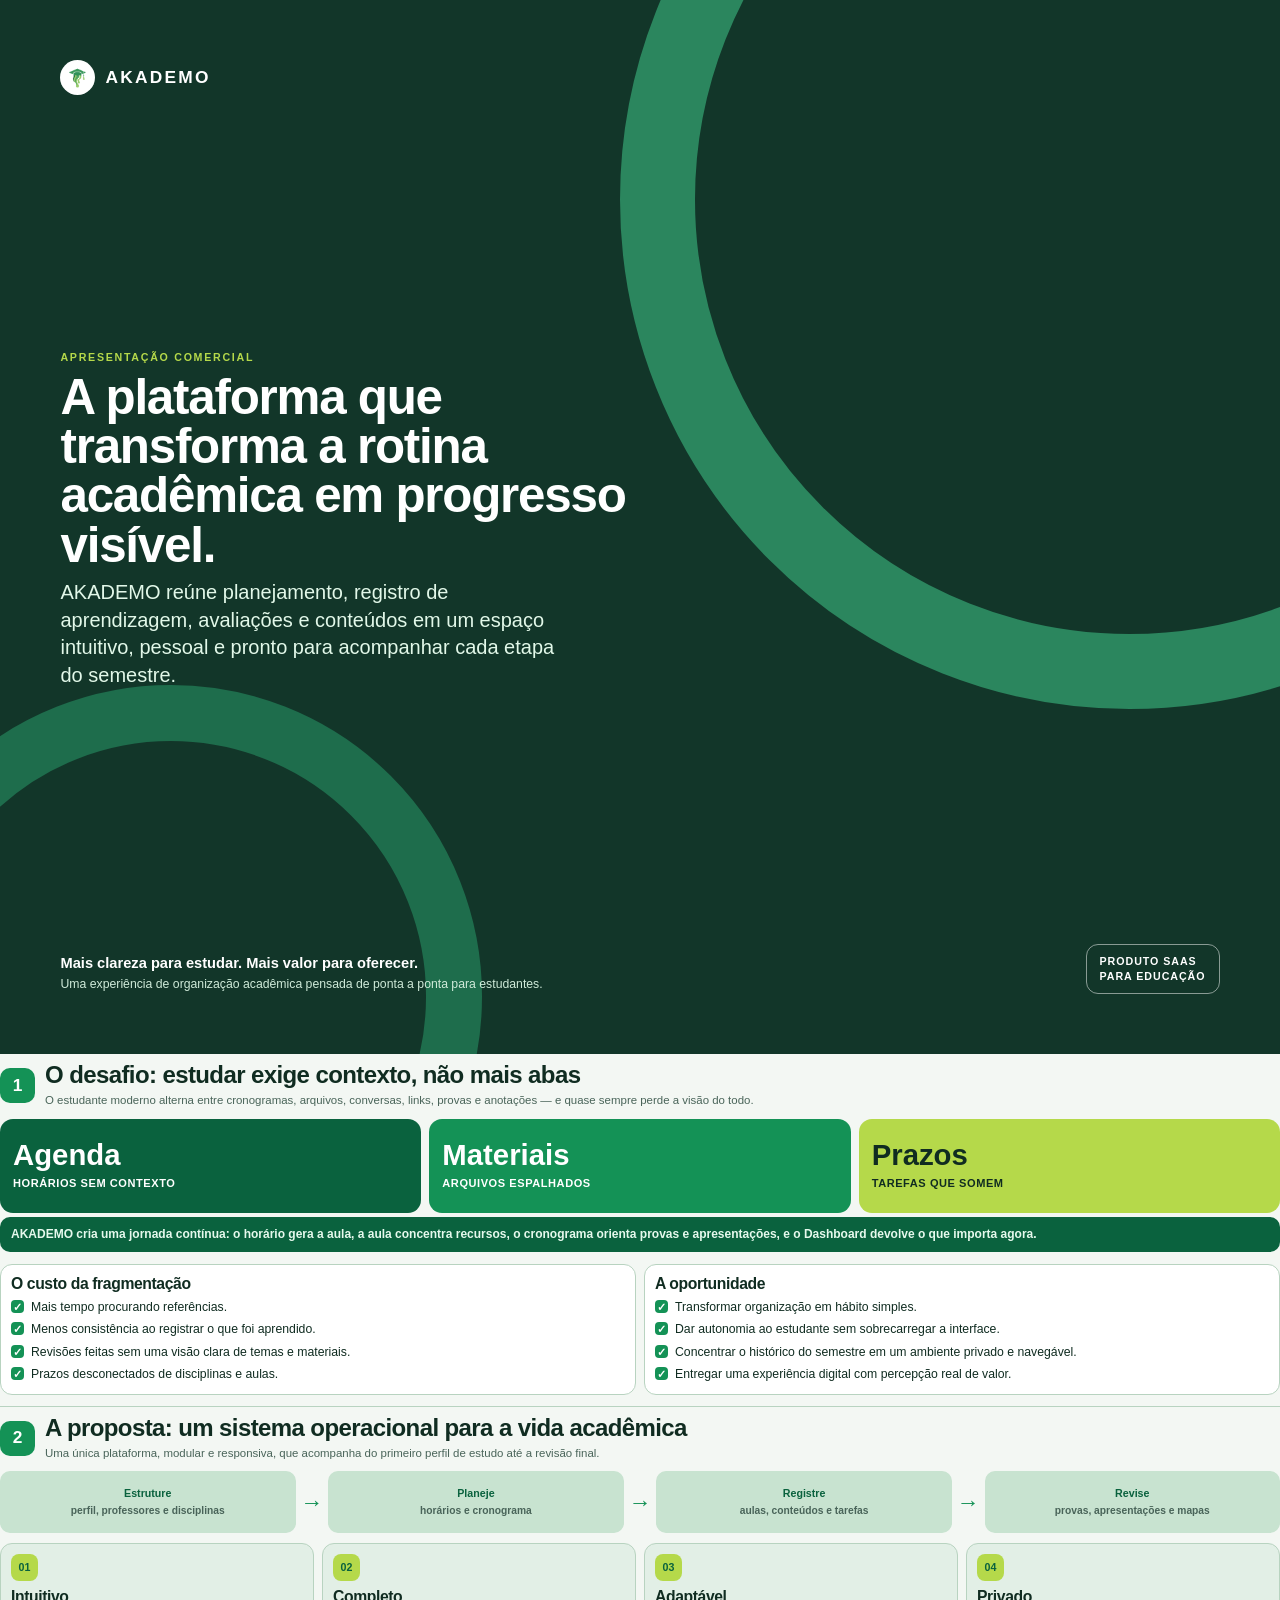
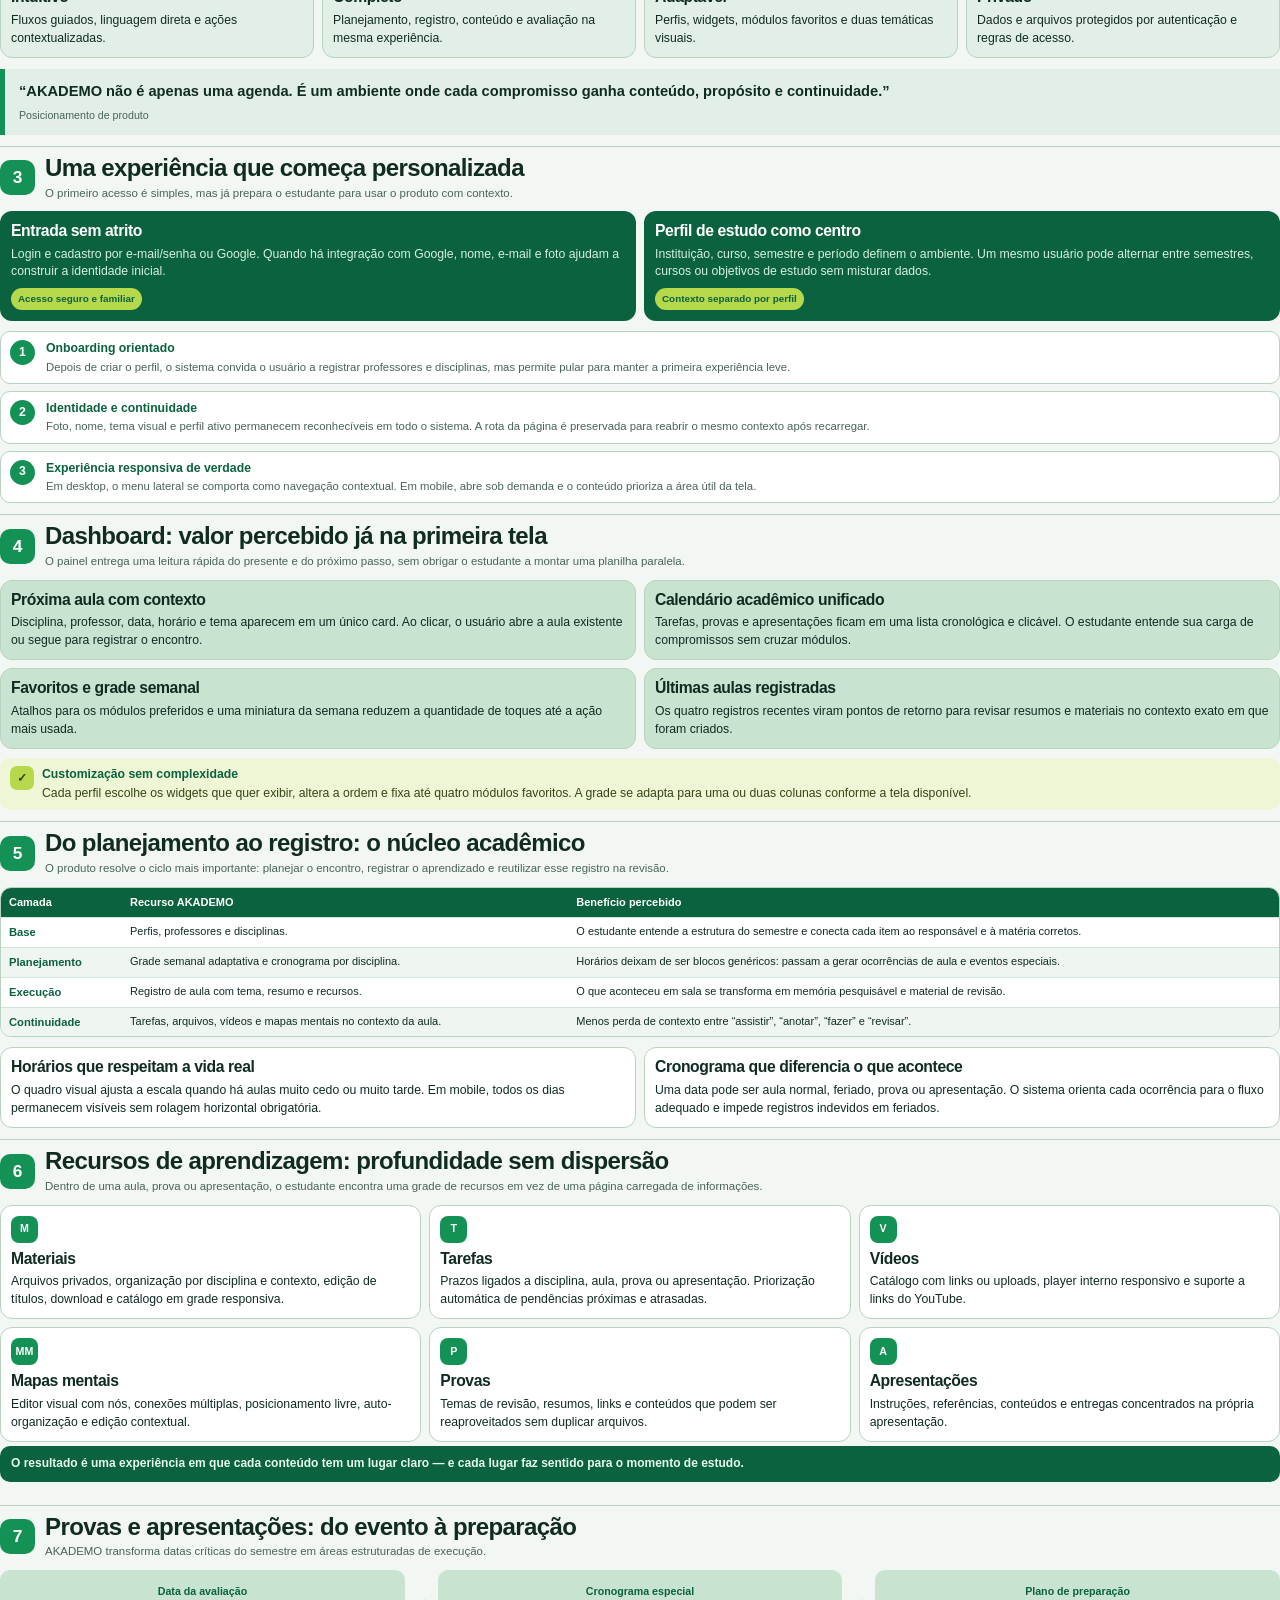
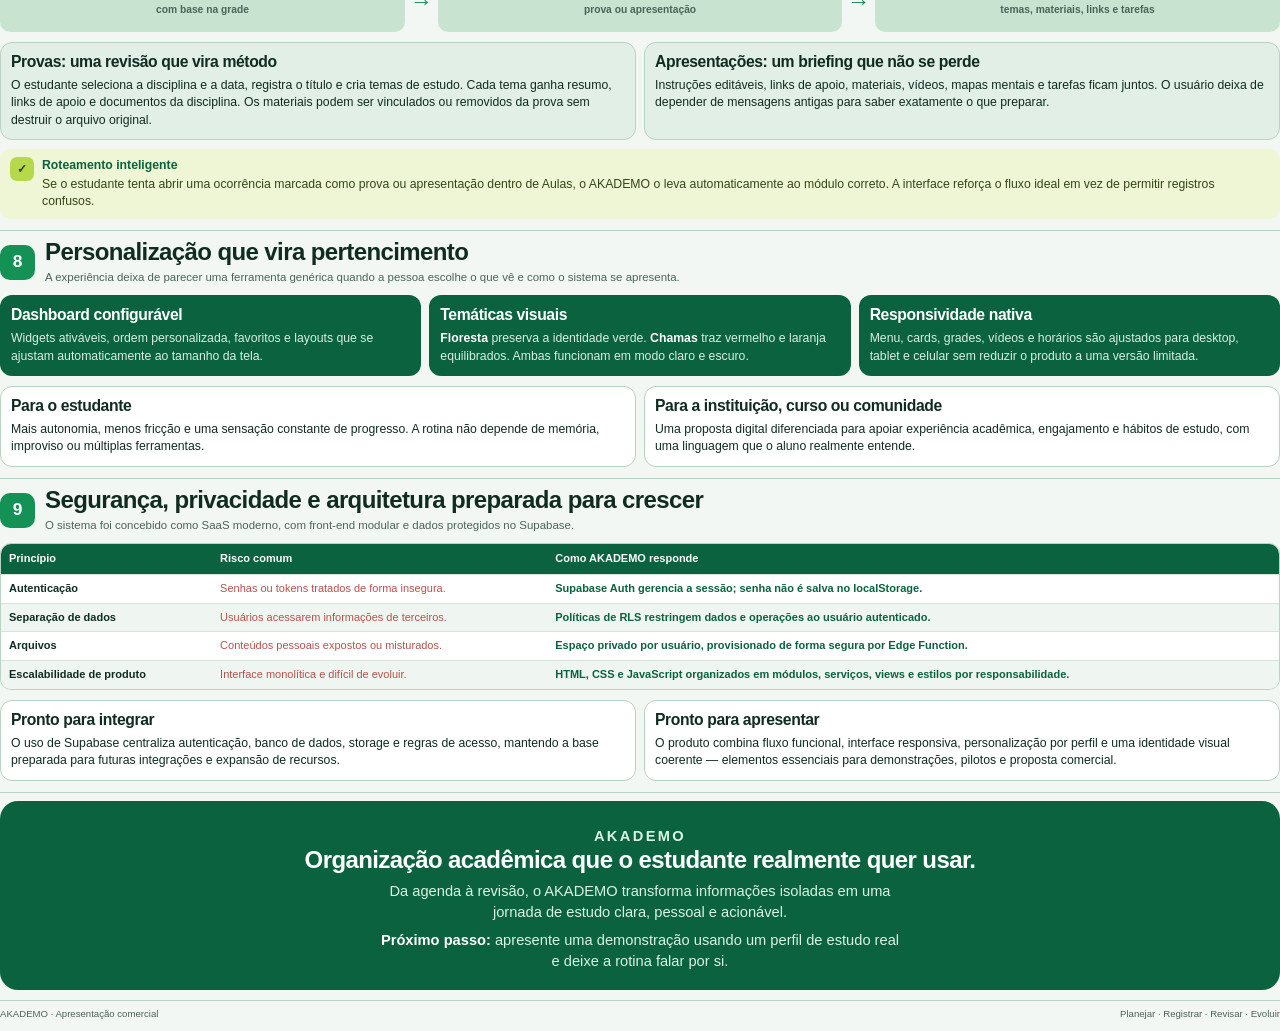
==== docs/apresentacao-comercial-akademo.html @ 5f92a5be "pdf" ====
<!doctype html>
<html lang="pt-BR">
<head>
  <meta charset="utf-8" />
  <meta name="viewport" content="width=device-width, initial-scale=1" />
  <title>Apresentação comercial — AKADEMO</title>
  <link rel="stylesheet" href="pdf-kit.css" />
</head>
<body>
  <main class="document">
    <section class="cover sales-cover">
      <div class="brand"><img src="../icon.png" alt="" /> AKADEMO</div>
      <div class="cover__main">
        <p class="cover__eyebrow">Apresentação comercial</p>
        <h1>A plataforma que transforma a rotina acadêmica em progresso visível.</h1>
        <p class="cover__subtitle">AKADEMO reúne planejamento, registro de aprendizagem, avaliações e conteúdos em um espaço intuitivo, pessoal e pronto para acompanhar cada etapa do semestre.</p>
      </div>
      <div class="cover__bottom">
        <div><strong>Mais clareza para estudar. Mais valor para oferecer.</strong><p>Uma experiência de organização acadêmica pensada de ponta a ponta para estudantes.</p></div>
        <div class="cover__stamp">Produto SaaS<br />para educação</div>
      </div>
    </section>

    <section class="section">
      <div class="section-title"><span class="section-title__number">1</span><div><h2>O desafio: estudar exige contexto, não mais abas</h2><p>O estudante moderno alterna entre cronogramas, arquivos, conversas, links, provas e anotações — e quase sempre perde a visão do todo.</p></div></div>
      <div class="grid grid--3">
        <article class="kpi"><strong>Agenda</strong><span>horários sem contexto</span></article>
        <article class="kpi"><strong>Materiais</strong><span>arquivos espalhados</span></article>
        <article class="kpi"><strong>Prazos</strong><span>tarefas que somem</span></article>
      </div>
      <div class="sales-band">AKADEMO cria uma jornada contínua: o horário gera a aula, a aula concentra recursos, o cronograma orienta provas e apresentações, e o Dashboard devolve o que importa agora.</div>
      <div class="grid grid--2">
        <article class="card"><h3>O custo da fragmentação</h3><ul class="checklist"><li>Mais tempo procurando referências.</li><li>Menos consistência ao registrar o que foi aprendido.</li><li>Revisões feitas sem uma visão clara de temas e materiais.</li><li>Prazos desconectados de disciplinas e aulas.</li></ul></article>
        <article class="card"><h3>A oportunidade</h3><ul class="checklist"><li>Transformar organização em hábito simples.</li><li>Dar autonomia ao estudante sem sobrecarregar a interface.</li><li>Concentrar o histórico do semestre em um ambiente privado e navegável.</li><li>Entregar uma experiência digital com percepção real de valor.</li></ul></article>
      </div>
    </section>

    <section class="section">
      <div class="section-title"><span class="section-title__number">2</span><div><h2>A proposta: um sistema operacional para a vida acadêmica</h2><p>Uma única plataforma, modular e responsiva, que acompanha do primeiro perfil de estudo até a revisão final.</p></div></div>
      <div class="flow"><div class="flow__item">Estruture<small>perfil, professores e disciplinas</small></div><div class="flow__arrow">→</div><div class="flow__item">Planeje<small>horários e cronograma</small></div><div class="flow__arrow">→</div><div class="flow__item">Registre<small>aulas, conteúdos e tarefas</small></div><div class="flow__arrow">→</div><div class="flow__item">Revise<small>provas, apresentações e mapas</small></div></div>
      <div class="grid grid--4">
        <article class="card card--tint"><div class="icon-chip">01</div><h3>Intuitivo</h3><p>Fluxos guiados, linguagem direta e ações contextualizadas.</p></article>
        <article class="card card--tint"><div class="icon-chip">02</div><h3>Completo</h3><p>Planejamento, registro, conteúdo e avaliação na mesma experiência.</p></article>
        <article class="card card--tint"><div class="icon-chip">03</div><h3>Adaptável</h3><p>Perfis, widgets, módulos favoritos e duas temáticas visuais.</p></article>
        <article class="card card--tint"><div class="icon-chip">04</div><h3>Privado</h3><p>Dados e arquivos protegidos por autenticação e regras de acesso.</p></article>
      </div>
      <div class="quote" style="margin-top:11px">“AKADEMO não é apenas uma agenda. É um ambiente onde cada compromisso ganha conteúdo, propósito e continuidade.”<cite>Posicionamento de produto</cite></div>
    </section>

    <section class="section">
      <div class="section-title"><span class="section-title__number">3</span><div><h2>Uma experiência que começa personalizada</h2><p>O primeiro acesso é simples, mas já prepara o estudante para usar o produto com contexto.</p></div></div>
      <div class="grid grid--2">
        <article class="card card--dark"><h3>Entrada sem atrito</h3><p>Login e cadastro por e-mail/senha ou Google. Quando há integração com Google, nome, e-mail e foto ajudam a construir a identidade inicial.</p><span class="pill">Acesso seguro e familiar</span></article>
        <article class="card card--dark"><h3>Perfil de estudo como centro</h3><p>Instituição, curso, semestre e período definem o ambiente. Um mesmo usuário pode alternar entre semestres, cursos ou objetivos de estudo sem misturar dados.</p><span class="pill">Contexto separado por perfil</span></article>
      </div>
      <div class="steps" style="margin-top:10px">
        <div class="step"><strong>Onboarding orientado</strong><p>Depois de criar o perfil, o sistema convida o usuário a registrar professores e disciplinas, mas permite pular para manter a primeira experiência leve.</p></div>
        <div class="step"><strong>Identidade e continuidade</strong><p>Foto, nome, tema visual e perfil ativo permanecem reconhecíveis em todo o sistema. A rota da página é preservada para reabrir o mesmo contexto após recarregar.</p></div>
        <div class="step"><strong>Experiência responsiva de verdade</strong><p>Em desktop, o menu lateral se comporta como navegação contextual. Em mobile, abre sob demanda e o conteúdo prioriza a área útil da tela.</p></div>
      </div>
    </section>

    <section class="section">
      <div class="section-title"><span class="section-title__number">4</span><div><h2>Dashboard: valor percebido já na primeira tela</h2><p>O painel entrega uma leitura rápida do presente e do próximo passo, sem obrigar o estudante a montar uma planilha paralela.</p></div></div>
      <div class="grid grid--2">
        <article class="card card--strong"><h3>Próxima aula com contexto</h3><p>Disciplina, professor, data, horário e tema aparecem em um único card. Ao clicar, o usuário abre a aula existente ou segue para registrar o encontro.</p></article>
        <article class="card card--strong"><h3>Calendário acadêmico unificado</h3><p>Tarefas, provas e apresentações ficam em uma lista cronológica e clicável. O estudante entende sua carga de compromissos sem cruzar módulos.</p></article>
        <article class="card card--strong"><h3>Favoritos e grade semanal</h3><p>Atalhos para os módulos preferidos e uma miniatura da semana reduzem a quantidade de toques até a ação mais usada.</p></article>
        <article class="card card--strong"><h3>Últimas aulas registradas</h3><p>Os quatro registros recentes viram pontos de retorno para revisar resumos e materiais no contexto exato em que foram criados.</p></article>
      </div>
      <div class="callout"><b>✓</b><div><strong>Customização sem complexidade</strong><p>Cada perfil escolhe os widgets que quer exibir, altera a ordem e fixa até quatro módulos favoritos. A grade se adapta para uma ou duas colunas conforme a tela disponível.</p></div></div>
    </section>

    <section class="section">
      <div class="section-title"><span class="section-title__number">5</span><div><h2>Do planejamento ao registro: o núcleo acadêmico</h2><p>O produto resolve o ciclo mais importante: planejar o encontro, registrar o aprendizado e reutilizar esse registro na revisão.</p></div></div>
      <div class="table-wrap"><table><thead><tr><th>Camada</th><th>Recurso AKADEMO</th><th>Benefício percebido</th></tr></thead><tbody>
        <tr><td><strong>Base</strong></td><td>Perfis, professores e disciplinas.</td><td>O estudante entende a estrutura do semestre e conecta cada item ao responsável e à matéria corretos.</td></tr>
        <tr><td><strong>Planejamento</strong></td><td>Grade semanal adaptativa e cronograma por disciplina.</td><td>Horários deixam de ser blocos genéricos: passam a gerar ocorrências de aula e eventos especiais.</td></tr>
        <tr><td><strong>Execução</strong></td><td>Registro de aula com tema, resumo e recursos.</td><td>O que aconteceu em sala se transforma em memória pesquisável e material de revisão.</td></tr>
        <tr><td><strong>Continuidade</strong></td><td>Tarefas, arquivos, vídeos e mapas mentais no contexto da aula.</td><td>Menos perda de contexto entre “assistir”, “anotar”, “fazer” e “revisar”.</td></tr>
      </tbody></table></div>
      <div class="grid grid--2" style="margin-top:10px"><article class="card"><h3>Horários que respeitam a vida real</h3><p>O quadro visual ajusta a escala quando há aulas muito cedo ou muito tarde. Em mobile, todos os dias permanecem visíveis sem rolagem horizontal obrigatória.</p></article><article class="card"><h3>Cronograma que diferencia o que acontece</h3><p>Uma data pode ser aula normal, feriado, prova ou apresentação. O sistema orienta cada ocorrência para o fluxo adequado e impede registros indevidos em feriados.</p></article></div>
    </section>

    <section class="section">
      <div class="section-title"><span class="section-title__number">6</span><div><h2>Recursos de aprendizagem: profundidade sem dispersão</h2><p>Dentro de uma aula, prova ou apresentação, o estudante encontra uma grade de recursos em vez de uma página carregada de informações.</p></div></div>
      <div class="grid grid--3">
        <article class="card"><div class="icon-chip">M</div><h3>Materiais</h3><p>Arquivos privados, organização por disciplina e contexto, edição de títulos, download e catálogo em grade responsiva.</p></article>
        <article class="card"><div class="icon-chip">T</div><h3>Tarefas</h3><p>Prazos ligados a disciplina, aula, prova ou apresentação. Priorização automática de pendências próximas e atrasadas.</p></article>
        <article class="card"><div class="icon-chip">V</div><h3>Vídeos</h3><p>Catálogo com links ou uploads, player interno responsivo e suporte a links do YouTube.</p></article>
        <article class="card"><div class="icon-chip">MM</div><h3>Mapas mentais</h3><p>Editor visual com nós, conexões múltiplas, posicionamento livre, auto-organização e edição contextual.</p></article>
        <article class="card"><div class="icon-chip">P</div><h3>Provas</h3><p>Temas de revisão, resumos, links e conteúdos que podem ser reaproveitados sem duplicar arquivos.</p></article>
        <article class="card"><div class="icon-chip">A</div><h3>Apresentações</h3><p>Instruções, referências, conteúdos e entregas concentrados na própria apresentação.</p></article>
      </div>
      <div class="sales-band">O resultado é uma experiência em que cada conteúdo tem um lugar claro — e cada lugar faz sentido para o momento de estudo.</div>
    </section>

    <section class="section">
      <div class="section-title"><span class="section-title__number">7</span><div><h2>Provas e apresentações: do evento à preparação</h2><p>AKADEMO transforma datas críticas do semestre em áreas estruturadas de execução.</p></div></div>
      <div class="flow"><div class="flow__item">Data da avaliação<small>com base na grade</small></div><div class="flow__arrow">→</div><div class="flow__item">Cronograma especial<small>prova ou apresentação</small></div><div class="flow__arrow">→</div><div class="flow__item">Plano de preparação<small>temas, materiais, links e tarefas</small></div></div>
      <div class="grid grid--2">
        <article class="card card--tint"><h3>Provas: uma revisão que vira método</h3><p>O estudante seleciona a disciplina e a data, registra o título e cria temas de estudo. Cada tema ganha resumo, links de apoio e documentos da disciplina. Os materiais podem ser vinculados ou removidos da prova sem destruir o arquivo original.</p></article>
        <article class="card card--tint"><h3>Apresentações: um briefing que não se perde</h3><p>Instruções editáveis, links de apoio, materiais, vídeos, mapas mentais e tarefas ficam juntos. O usuário deixa de depender de mensagens antigas para saber exatamente o que preparar.</p></article>
      </div>
      <div class="callout"><b>✓</b><div><strong>Roteamento inteligente</strong><p>Se o estudante tenta abrir uma ocorrência marcada como prova ou apresentação dentro de Aulas, o AKADEMO o leva automaticamente ao módulo correto. A interface reforça o fluxo ideal em vez de permitir registros confusos.</p></div></div>
    </section>

    <section class="section">
      <div class="section-title"><span class="section-title__number">8</span><div><h2>Personalização que vira pertencimento</h2><p>A experiência deixa de parecer uma ferramenta genérica quando a pessoa escolhe o que vê e como o sistema se apresenta.</p></div></div>
      <div class="grid grid--3">
        <article class="card card--dark"><h3>Dashboard configurável</h3><p>Widgets ativáveis, ordem personalizada, favoritos e layouts que se ajustam automaticamente ao tamanho da tela.</p></article>
        <article class="card card--dark"><h3>Temáticas visuais</h3><p><strong>Floresta</strong> preserva a identidade verde. <strong>Chamas</strong> traz vermelho e laranja equilibrados. Ambas funcionam em modo claro e escuro.</p></article>
        <article class="card card--dark"><h3>Responsividade nativa</h3><p>Menu, cards, grades, vídeos e horários são ajustados para desktop, tablet e celular sem reduzir o produto a uma versão limitada.</p></article>
      </div>
      <div class="grid grid--2" style="margin-top:10px"><article class="card"><h3>Para o estudante</h3><p>Mais autonomia, menos fricção e uma sensação constante de progresso. A rotina não depende de memória, improviso ou múltiplas ferramentas.</p></article><article class="card"><h3>Para a instituição, curso ou comunidade</h3><p>Uma proposta digital diferenciada para apoiar experiência acadêmica, engajamento e hábitos de estudo, com uma linguagem que o aluno realmente entende.</p></article></div>
    </section>

    <section class="section">
      <div class="section-title"><span class="section-title__number">9</span><div><h2>Segurança, privacidade e arquitetura preparada para crescer</h2><p>O sistema foi concebido como SaaS moderno, com front-end modular e dados protegidos no Supabase.</p></div></div>
      <div class="table-wrap comparison"><table><thead><tr><th>Princípio</th><th>Risco comum</th><th>Como AKADEMO responde</th></tr></thead><tbody><tr><td>Autenticação</td><td>Senhas ou tokens tratados de forma insegura.</td><td>Supabase Auth gerencia a sessão; senha não é salva no localStorage.</td></tr><tr><td>Separação de dados</td><td>Usuários acessarem informações de terceiros.</td><td>Políticas de RLS restringem dados e operações ao usuário autenticado.</td></tr><tr><td>Arquivos</td><td>Conteúdos pessoais expostos ou misturados.</td><td>Espaço privado por usuário, provisionado de forma segura por Edge Function.</td></tr><tr><td>Escalabilidade de produto</td><td>Interface monolítica e difícil de evoluir.</td><td>HTML, CSS e JavaScript organizados em módulos, serviços, views e estilos por responsabilidade.</td></tr></tbody></table></div>
      <div class="grid grid--2" style="margin-top:10px"><article class="card"><h3>Pronto para integrar</h3><p>O uso de Supabase centraliza autenticação, banco de dados, storage e regras de acesso, mantendo a base preparada para futuras integrações e expansão de recursos.</p></article><article class="card"><h3>Pronto para apresentar</h3><p>O produto combina fluxo funcional, interface responsiva, personalização por perfil e uma identidade visual coerente — elementos essenciais para demonstrações, pilotos e proposta comercial.</p></article></div>
    </section>

    <section class="section">
      <div class="closing">
        <p class="cover__eyebrow">AKADEMO</p>
        <h2>Organização acadêmica que o estudante realmente quer usar.</h2>
        <p>Da agenda à revisão, o AKADEMO transforma informações isoladas em uma jornada de estudo clara, pessoal e acionável.</p>
        <p><strong>Próximo passo:</strong> apresente uma demonstração usando um perfil de estudo real e deixe a rotina falar por si.</p>
      </div>
      <footer class="footer"><span>AKADEMO · Apresentação comercial</span><span>Planejar · Registrar · Revisar · Evoluir</span></footer>
    </section>
  </main>
</body>
</html>
---- docs/pdf-kit.css ----
@page { size: A4; margin: 9mm; }

:root {
  --ink: #102c21;
  --muted: #496459;
  --paper: #f3f7f3;
  --panel: #e2efe6;
  --panel-strong: #c8e3d0;
  --forest: #0a623e;
  --green: #149256;
  --mint: #54c77f;
  --lime: #b5d94a;
  --orange: #d78439;
  --red: #b8514c;
  --white: #ffffff;
  --line: #b8d3c0;
}

* { box-sizing: border-box; }
html { -webkit-print-color-adjust: exact; print-color-adjust: exact; }
body { margin: 0; color: var(--ink); background: var(--paper); font-family: "Segoe UI", Arial, sans-serif; font-size: 9.2pt; line-height: 1.43; }
h1, h2, h3, h4, p { margin-top: 0; }
h1, h2, h3, h4 { font-family: "Trebuchet MS", "Segoe UI", sans-serif; letter-spacing: -.025em; }
h1 { margin-bottom: 10px; font-size: 35pt; line-height: 1; }
h2 { margin: 0; font-size: 18pt; line-height: 1.12; }
h3 { margin-bottom: 5px; font-size: 11.8pt; line-height: 1.2; }
h4 { margin-bottom: 3px; font-size: 9.7pt; line-height: 1.2; }
p { margin-bottom: 7px; }
strong { color: var(--forest); }
small { font-size: 7.7pt; }
a { color: inherit; text-decoration: none; }

.cover { position: relative; min-height: 279mm; display: grid; grid-template-rows: auto 1fr auto; overflow: hidden; padding: 16mm; color: var(--white); background: var(--forest); break-after: page; }
.cover::before, .cover::after { position: absolute; z-index: 0; content: ""; border-radius: 999px; opacity: .95; }
.cover::before { width: 230mm; height: 230mm; right: -95mm; top: -82mm; border: 20mm solid #168653; }
.cover::after { width: 135mm; height: 135mm; bottom: -67mm; left: -37mm; border: 15mm solid #0e7448; }
.cover > * { position: relative; z-index: 1; }
.brand { display: inline-flex; align-items: center; gap: 10px; font: 800 13pt/1 "Trebuchet MS", sans-serif; letter-spacing: .13em; }
.brand img { width: 35px; height: 35px; padding: 5px; border-radius: 50%; background: #fff; object-fit: contain; }
.cover__main { align-self: center; max-width: 610px; }
.cover__eyebrow, .eyebrow { margin-bottom: 7px; color: var(--lime); font-size: 8pt; font-weight: 800; letter-spacing: .16em; text-transform: uppercase; }
.cover h1 { max-width: 590px; font-size: 37pt; }
.cover__subtitle { max-width: 510px; margin: 0; color: #e2f8e9; font-size: 15pt; line-height: 1.38; }
.cover__bottom { display: grid; grid-template-columns: 1fr auto; align-items: end; gap: 20px; color: #cfead9; }
.cover__bottom strong { display: block; color: #fff; font-size: 11pt; }
.cover__bottom p { margin: 3px 0 0; }
.cover__stamp { padding: 9px 13px; border: 1px solid rgba(255,255,255,.5); border-radius: 12px; color: #fff; font-size: 8pt; font-weight: 800; letter-spacing: .09em; text-transform: uppercase; }

.section { padding: 8px 0 11px; break-inside: avoid; }
.section + .section { border-top: 1px solid var(--line); }
.section-title { display: grid; grid-template-columns: 35px minmax(0, 1fr); align-items: center; gap: 10px; margin-bottom: 10px; }
.section-title__number { display: grid; place-items: center; width: 35px; height: 35px; color: #fff; border-radius: 10px; background: var(--green); font: 800 13pt/1 "Trebuchet MS", sans-serif; }
.section-title p { margin: 3px 0 0; color: var(--muted); font-size: 8.6pt; }
.doc-banner { display: grid; grid-template-columns: auto minmax(0, 1fr); align-items: center; gap: 11px; margin-bottom: 12px; padding: 11px 13px; border-radius: 13px; background: var(--forest); color: #effff4; }
.doc-banner strong { color: #fff; }
.doc-banner__mark { display: grid; place-items: center; width: 35px; height: 35px; color: var(--forest); border-radius: 10px; background: var(--lime); font-weight: 900; }
.doc-banner p { margin: 2px 0 0; color: #d8f4e1; }

.grid { display: grid; gap: 8px; }
.grid--2 { grid-template-columns: repeat(2, minmax(0, 1fr)); }
.grid--3 { grid-template-columns: repeat(3, minmax(0, 1fr)); }
.grid--4 { grid-template-columns: repeat(4, minmax(0, 1fr)); }
.card { min-width: 0; padding: 10px; border: 1px solid var(--line); border-radius: 12px; background: var(--white); break-inside: avoid; }
.card--tint { background: var(--panel); }
.card--strong { background: var(--panel-strong); }
.card--dark { color: #edf9f1; border-color: transparent; background: var(--forest); }
.card--dark strong, .card--dark h3 { color: #fff; }
.card--dark p, .card--dark li { color: #d7f0df; }
.card p:last-child { margin-bottom: 0; }
.card ul:last-child { margin-bottom: 0; }
.icon-chip { display: grid; place-items: center; width: 27px; height: 27px; margin-bottom: 7px; color: #fff; border-radius: 8px; background: var(--green); font-size: 8pt; font-weight: 900; }
.card--tint .icon-chip { color: var(--forest); background: var(--lime); }

.toc { display: grid; grid-template-columns: repeat(2, minmax(0, 1fr)); gap: 7px 20px; margin: 12px 0 4px; }
.toc a { display: flex; align-items: baseline; gap: 8px; padding: 7px 0; border-bottom: 1px solid var(--line); font-size: 9pt; font-weight: 700; }
.toc b { min-width: 18px; color: var(--green); }
.toc span { margin-left: auto; color: var(--muted); font-size: 8pt; font-weight: 600; }

.steps { display: grid; gap: 7px; counter-reset: step; }
.step { position: relative; min-height: 37px; padding: 8px 10px 8px 45px; border: 1px solid var(--line); border-radius: 10px; background: var(--white); }
.step::before { position: absolute; top: 8px; left: 9px; display: grid; place-items: center; width: 25px; height: 25px; color: #fff; border-radius: 50%; background: var(--green); content: counter(step); counter-increment: step; font-weight: 800; }
.step strong { display: block; margin-bottom: 1px; }
.step p { margin: 0; color: var(--muted); font-size: 8.5pt; }
.step--warn::before { background: var(--orange); }

.table-wrap { overflow: hidden; border: 1px solid var(--line); border-radius: 11px; background: var(--white); }
table { width: 100%; border-collapse: collapse; font-size: 8.25pt; }
th { padding: 7px 8px; color: #fff; background: var(--forest); text-align: left; font-weight: 800; }
td { padding: 6px 8px; vertical-align: top; border-top: 1px solid #d6e5da; }
tbody tr:nth-child(even) td { background: #eff6f1; }
td strong { font-size: 8.4pt; }

.callout { display: grid; grid-template-columns: 24px minmax(0, 1fr); gap: 8px; margin-top: 9px; padding: 8px 10px; border-radius: 10px; background: #eef6d5; color: #354617; }
.callout b { display: grid; place-items: center; width: 24px; height: 24px; border-radius: 7px; background: var(--lime); color: #314313; }
.callout p { margin: 1px 0 0; }
.warning { background: #fff0df; color: #743a16; }
.warning b { color: #fff; background: var(--orange); }
.danger { background: #f9e2df; color: #6e302d; }
.danger b { color: #fff; background: var(--red); }

.flow { display: flex; align-items: stretch; gap: 5px; margin: 10px 0; }
.flow__item { flex: 1; display: grid; align-content: center; min-height: 62px; padding: 8px; color: var(--forest); border-radius: 10px; background: var(--panel-strong); text-align: center; font-size: 8pt; font-weight: 800; }
.flow__item small { display: block; margin-top: 3px; color: var(--muted); font-weight: 600; }
.flow__arrow { align-self: center; color: var(--green); font-size: 17pt; font-weight: 900; }

.checklist { display: grid; gap: 5px; padding: 0; margin: 0; list-style: none; }
.checklist li { position: relative; padding-left: 20px; }
.checklist li::before { position: absolute; left: 0; top: 1px; display: grid; place-items: center; width: 13px; height: 13px; color: #fff; border-radius: 4px; background: var(--green); content: "✓"; font-size: 8pt; font-weight: 900; }
.mini-list { padding-left: 16px; margin: 5px 0 0; }
.mini-list li { margin: 2px 0; }
.module { display: grid; grid-template-columns: 29px minmax(0, 1fr); gap: 8px; align-items: start; }
.module__icon { display: grid; place-items: center; width: 29px; height: 29px; color: #fff; border-radius: 8px; background: var(--green); font-weight: 900; }
.module:nth-child(2n) .module__icon { background: var(--forest); }
.module p { margin: 2px 0 0; color: var(--muted); font-size: 8.3pt; }

.kpi { display: grid; align-content: center; min-height: 94px; padding: 13px; color: #fff; border-radius: 13px; background: var(--forest); }
.kpi:nth-child(2) { background: var(--green); }
.kpi:nth-child(3) { color: var(--ink); background: var(--lime); }
.kpi strong { color: inherit; font-size: 22pt; line-height: 1; }
.kpi span { margin-top: 6px; font-size: 8.3pt; font-weight: 800; letter-spacing: .05em; text-transform: uppercase; }
.pill { display: inline-flex; align-items: center; width: max-content; padding: 4px 7px; color: var(--forest); border-radius: 999px; background: var(--lime); font-size: 7.4pt; font-weight: 800; }
.quote { padding: 12px 14px; border-left: 5px solid var(--green); background: var(--panel); font: 600 11pt/1.42 "Trebuchet MS", sans-serif; }
.quote cite { display: block; margin-top: 7px; color: var(--muted); font: 8pt/1.3 "Segoe UI", Arial, sans-serif; }

.sales-cover { background: #123629; }
.sales-cover::before { border-color: #2d8b61; }
.sales-cover::after { border-color: #1f704e; }
.sales-band { margin: 4px 0 12px; padding: 9px 11px; color: #e6f9ed; border-radius: 10px; background: var(--forest); font-size: 9pt; font-weight: 700; }
.comparison td:first-child { font-weight: 800; }
.comparison td:nth-child(2) { color: var(--red); }
.comparison td:nth-child(3) { color: var(--forest); font-weight: 800; }
.closing { min-height: 150px; display: grid; align-content: center; padding: 18px; color: #fff; border-radius: 18px; background: var(--forest); text-align: center; }
.closing h2, .closing strong { color: #fff; }
.closing p { max-width: 520px; margin: 7px auto 0; color: #d9f4e2; font-size: 11pt; }

.footer { display: flex; justify-content: space-between; gap: 12px; margin-top: 10px; padding-top: 6px; border-top: 1px solid var(--line); color: var(--muted); font-size: 7.2pt; }
.no-break { break-inside: avoid; }

@media print {
  .cover { margin: -9mm; min-height: 297mm; }
  .section { break-inside: auto; }
  .card, .table-wrap, .steps, .flow, .callout { break-inside: avoid; }
}
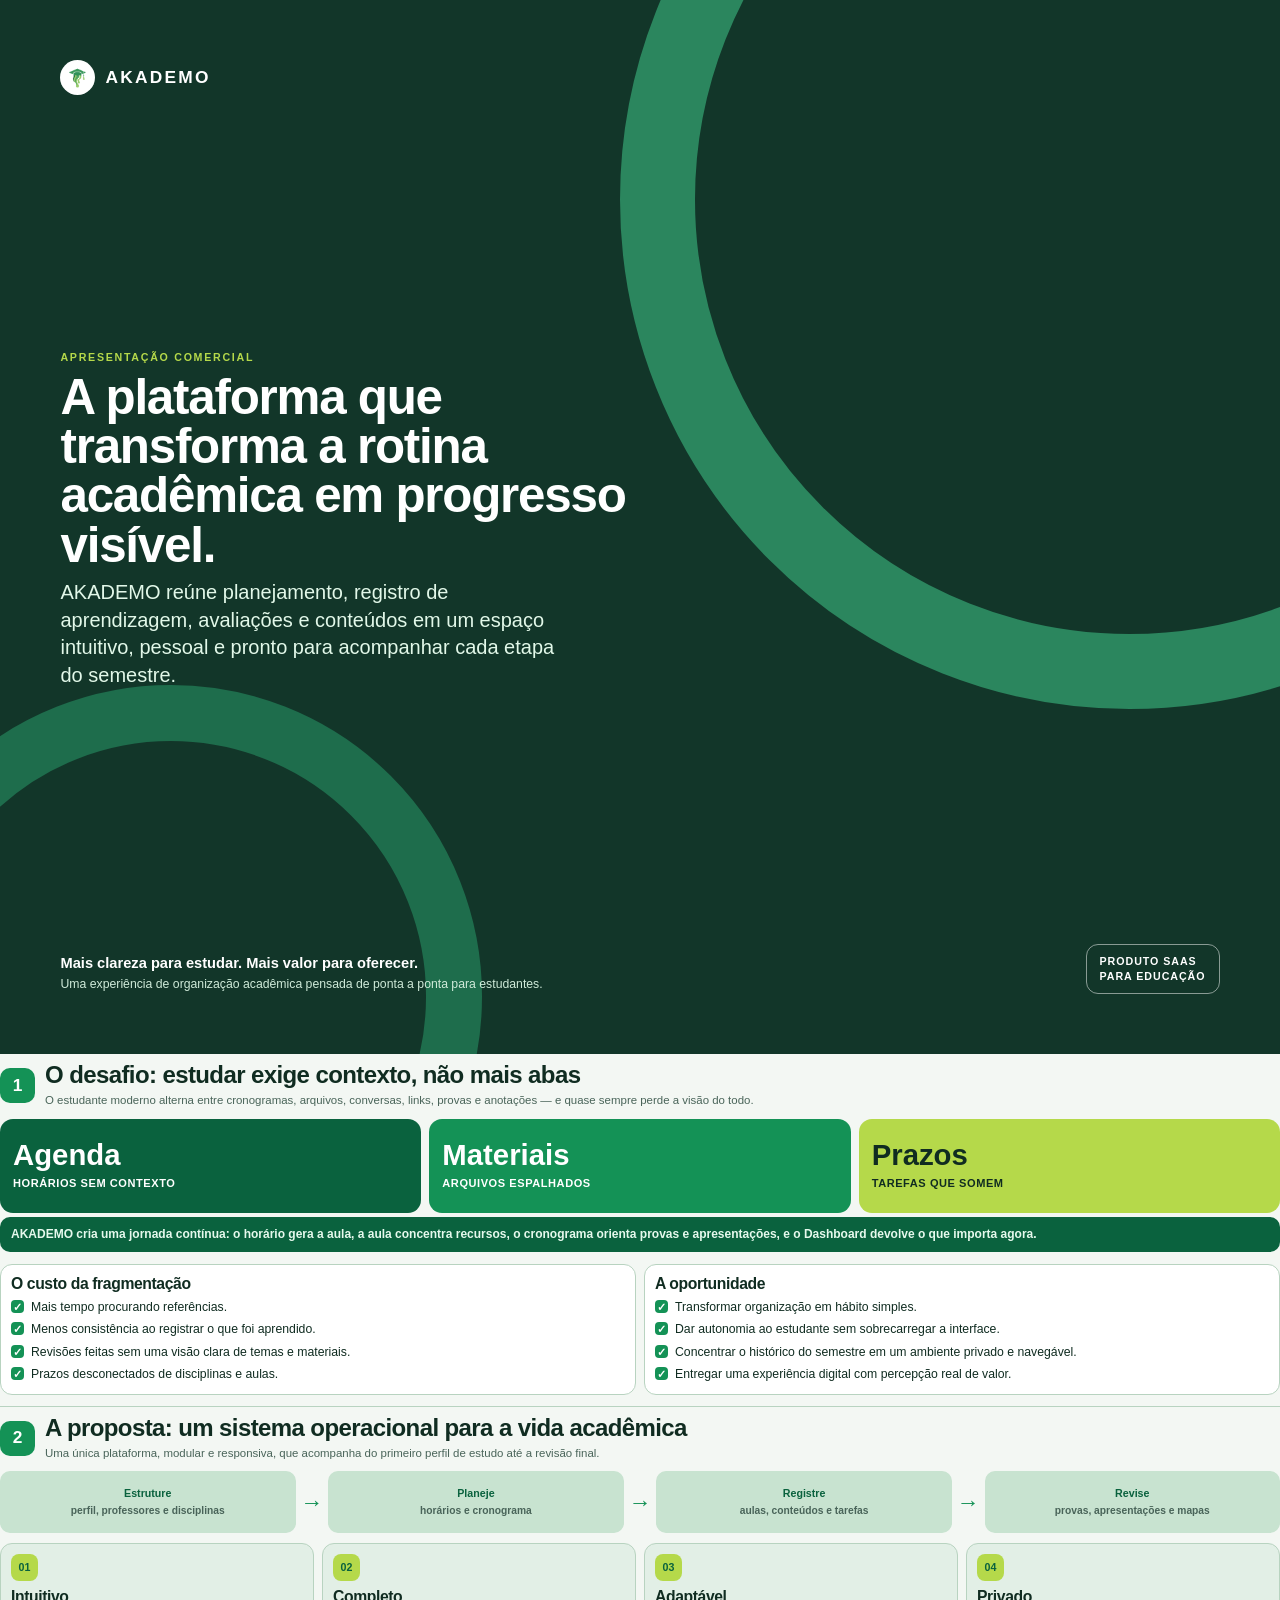
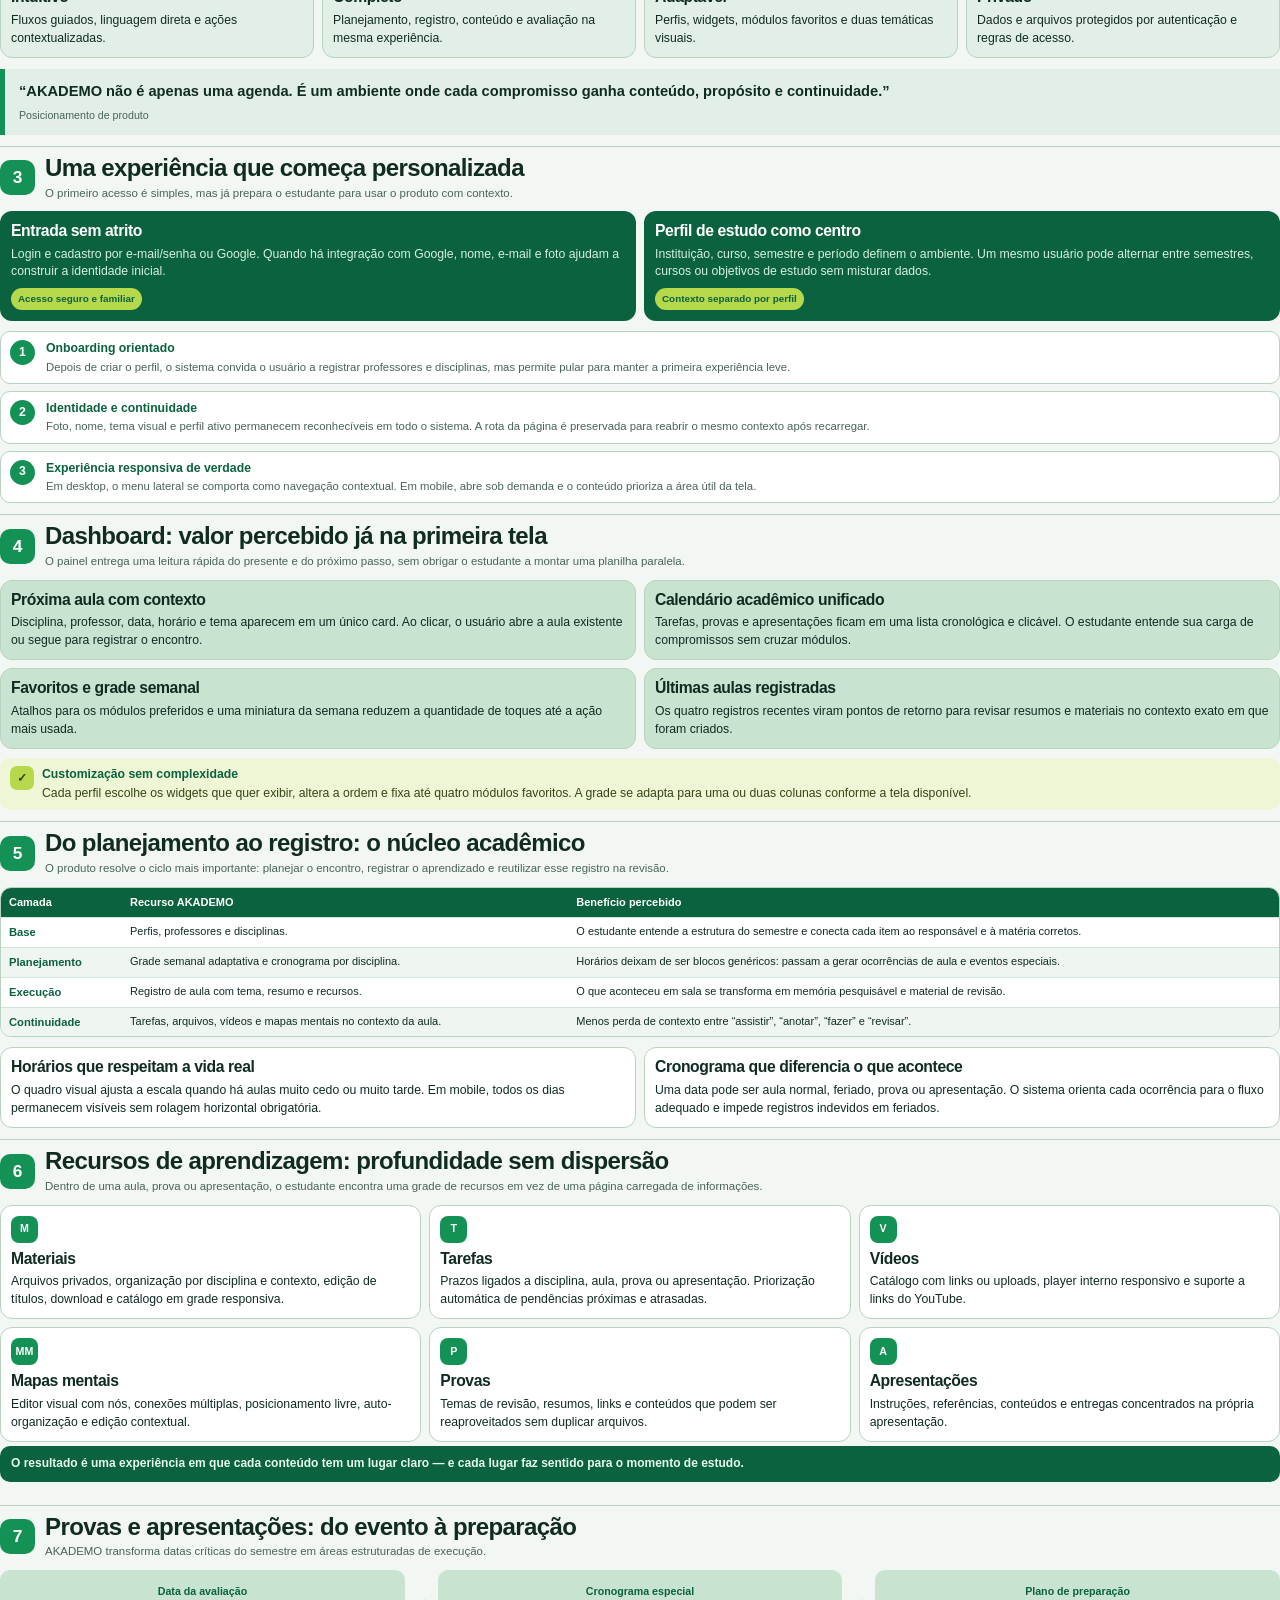
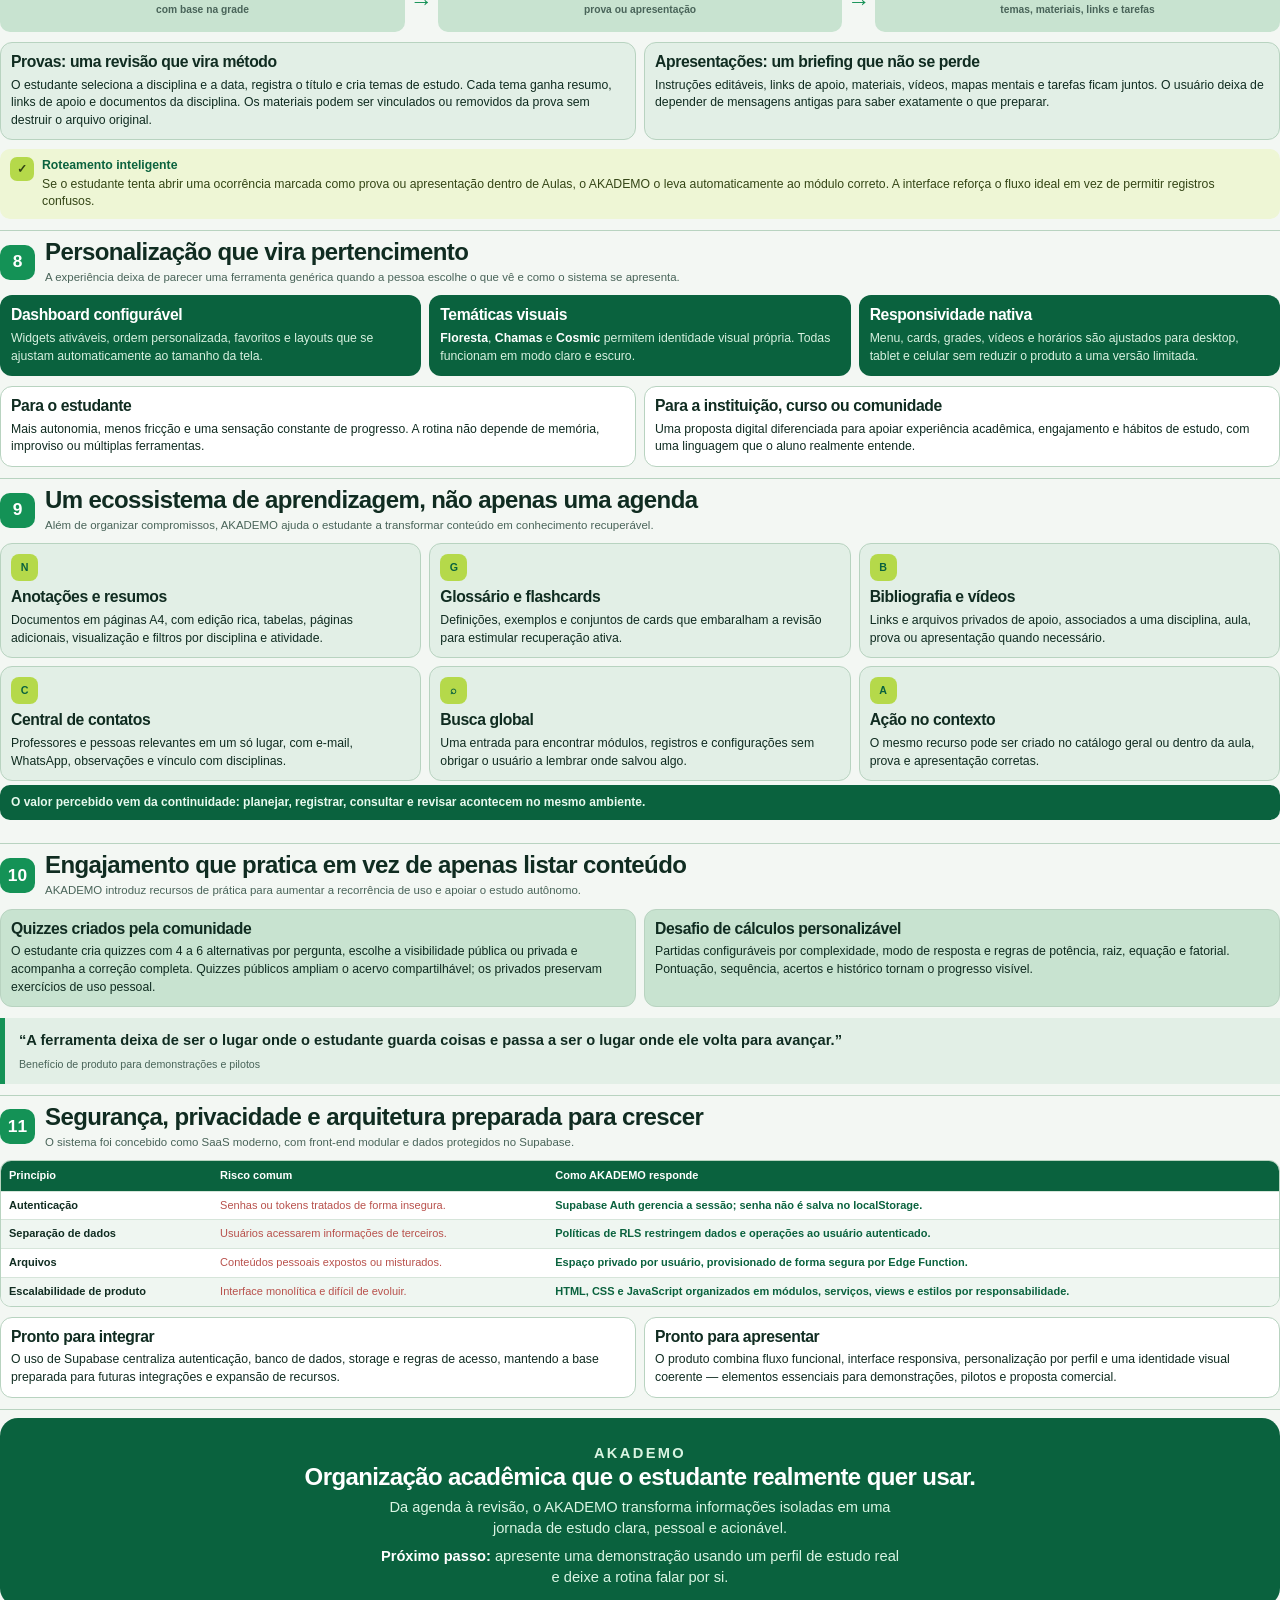
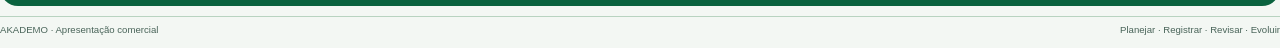
==== commit ddaccdbc: "S" ====
--- a/docs/apresentacao-comercial-akademo.html
+++ b/docs/apresentacao-comercial-akademo.html
@@ -109,14 +109,36 @@
       <div class="section-title"><span class="section-title__number">8</span><div><h2>Personalização que vira pertencimento</h2><p>A experiência deixa de parecer uma ferramenta genérica quando a pessoa escolhe o que vê e como o sistema se apresenta.</p></div></div>
       <div class="grid grid--3">
         <article class="card card--dark"><h3>Dashboard configurável</h3><p>Widgets ativáveis, ordem personalizada, favoritos e layouts que se ajustam automaticamente ao tamanho da tela.</p></article>
-        <article class="card card--dark"><h3>Temáticas visuais</h3><p><strong>Floresta</strong> preserva a identidade verde. <strong>Chamas</strong> traz vermelho e laranja equilibrados. Ambas funcionam em modo claro e escuro.</p></article>
+        <article class="card card--dark"><h3>Temáticas visuais</h3><p><strong>Floresta</strong>, <strong>Chamas</strong> e <strong>Cosmic</strong> permitem identidade visual própria. Todas funcionam em modo claro e escuro.</p></article>
         <article class="card card--dark"><h3>Responsividade nativa</h3><p>Menu, cards, grades, vídeos e horários são ajustados para desktop, tablet e celular sem reduzir o produto a uma versão limitada.</p></article>
       </div>
       <div class="grid grid--2" style="margin-top:10px"><article class="card"><h3>Para o estudante</h3><p>Mais autonomia, menos fricção e uma sensação constante de progresso. A rotina não depende de memória, improviso ou múltiplas ferramentas.</p></article><article class="card"><h3>Para a instituição, curso ou comunidade</h3><p>Uma proposta digital diferenciada para apoiar experiência acadêmica, engajamento e hábitos de estudo, com uma linguagem que o aluno realmente entende.</p></article></div>
     </section>
 
     <section class="section">
-      <div class="section-title"><span class="section-title__number">9</span><div><h2>Segurança, privacidade e arquitetura preparada para crescer</h2><p>O sistema foi concebido como SaaS moderno, com front-end modular e dados protegidos no Supabase.</p></div></div>
+      <div class="section-title"><span class="section-title__number">9</span><div><h2>Um ecossistema de aprendizagem, não apenas uma agenda</h2><p>Além de organizar compromissos, AKADEMO ajuda o estudante a transformar conteúdo em conhecimento recuperável.</p></div></div>
+      <div class="grid grid--3">
+        <article class="card card--tint"><div class="icon-chip">N</div><h3>Anotações e resumos</h3><p>Documentos em páginas A4, com edição rica, tabelas, páginas adicionais, visualização e filtros por disciplina e atividade.</p></article>
+        <article class="card card--tint"><div class="icon-chip">G</div><h3>Glossário e flashcards</h3><p>Definições, exemplos e conjuntos de cards que embaralham a revisão para estimular recuperação ativa.</p></article>
+        <article class="card card--tint"><div class="icon-chip">B</div><h3>Bibliografia e vídeos</h3><p>Links e arquivos privados de apoio, associados a uma disciplina, aula, prova ou apresentação quando necessário.</p></article>
+        <article class="card card--tint"><div class="icon-chip">C</div><h3>Central de contatos</h3><p>Professores e pessoas relevantes em um só lugar, com e-mail, WhatsApp, observações e vínculo com disciplinas.</p></article>
+        <article class="card card--tint"><div class="icon-chip">⌕</div><h3>Busca global</h3><p>Uma entrada para encontrar módulos, registros e configurações sem obrigar o usuário a lembrar onde salvou algo.</p></article>
+        <article class="card card--tint"><div class="icon-chip">A</div><h3>Ação no contexto</h3><p>O mesmo recurso pode ser criado no catálogo geral ou dentro da aula, prova e apresentação corretas.</p></article>
+      </div>
+      <div class="sales-band">O valor percebido vem da continuidade: planejar, registrar, consultar e revisar acontecem no mesmo ambiente.</div>
+    </section>
+
+    <section class="section">
+      <div class="section-title"><span class="section-title__number">10</span><div><h2>Engajamento que pratica em vez de apenas listar conteúdo</h2><p>AKADEMO introduz recursos de prática para aumentar a recorrência de uso e apoiar o estudo autônomo.</p></div></div>
+      <div class="grid grid--2">
+        <article class="card card--strong"><h3>Quizzes criados pela comunidade</h3><p>O estudante cria quizzes com 4 a 6 alternativas por pergunta, escolhe a visibilidade pública ou privada e acompanha a correção completa. Quizzes públicos ampliam o acervo compartilhável; os privados preservam exercícios de uso pessoal.</p></article>
+        <article class="card card--strong"><h3>Desafio de cálculos personalizável</h3><p>Partidas configuráveis por complexidade, modo de resposta e regras de potência, raiz, equação e fatorial. Pontuação, sequência, acertos e histórico tornam o progresso visível.</p></article>
+      </div>
+      <div class="quote" style="margin-top:11px">“A ferramenta deixa de ser o lugar onde o estudante guarda coisas e passa a ser o lugar onde ele volta para avançar.”<cite>Benefício de produto para demonstrações e pilotos</cite></div>
+    </section>
+
+    <section class="section">
+      <div class="section-title"><span class="section-title__number">11</span><div><h2>Segurança, privacidade e arquitetura preparada para crescer</h2><p>O sistema foi concebido como SaaS moderno, com front-end modular e dados protegidos no Supabase.</p></div></div>
       <div class="table-wrap comparison"><table><thead><tr><th>Princípio</th><th>Risco comum</th><th>Como AKADEMO responde</th></tr></thead><tbody><tr><td>Autenticação</td><td>Senhas ou tokens tratados de forma insegura.</td><td>Supabase Auth gerencia a sessão; senha não é salva no localStorage.</td></tr><tr><td>Separação de dados</td><td>Usuários acessarem informações de terceiros.</td><td>Políticas de RLS restringem dados e operações ao usuário autenticado.</td></tr><tr><td>Arquivos</td><td>Conteúdos pessoais expostos ou misturados.</td><td>Espaço privado por usuário, provisionado de forma segura por Edge Function.</td></tr><tr><td>Escalabilidade de produto</td><td>Interface monolítica e difícil de evoluir.</td><td>HTML, CSS e JavaScript organizados em módulos, serviços, views e estilos por responsabilidade.</td></tr></tbody></table></div>
       <div class="grid grid--2" style="margin-top:10px"><article class="card"><h3>Pronto para integrar</h3><p>O uso de Supabase centraliza autenticação, banco de dados, storage e regras de acesso, mantendo a base preparada para futuras integrações e expansão de recursos.</p></article><article class="card"><h3>Pronto para apresentar</h3><p>O produto combina fluxo funcional, interface responsiva, personalização por perfil e uma identidade visual coerente — elementos essenciais para demonstrações, pilotos e proposta comercial.</p></article></div>
     </section>
